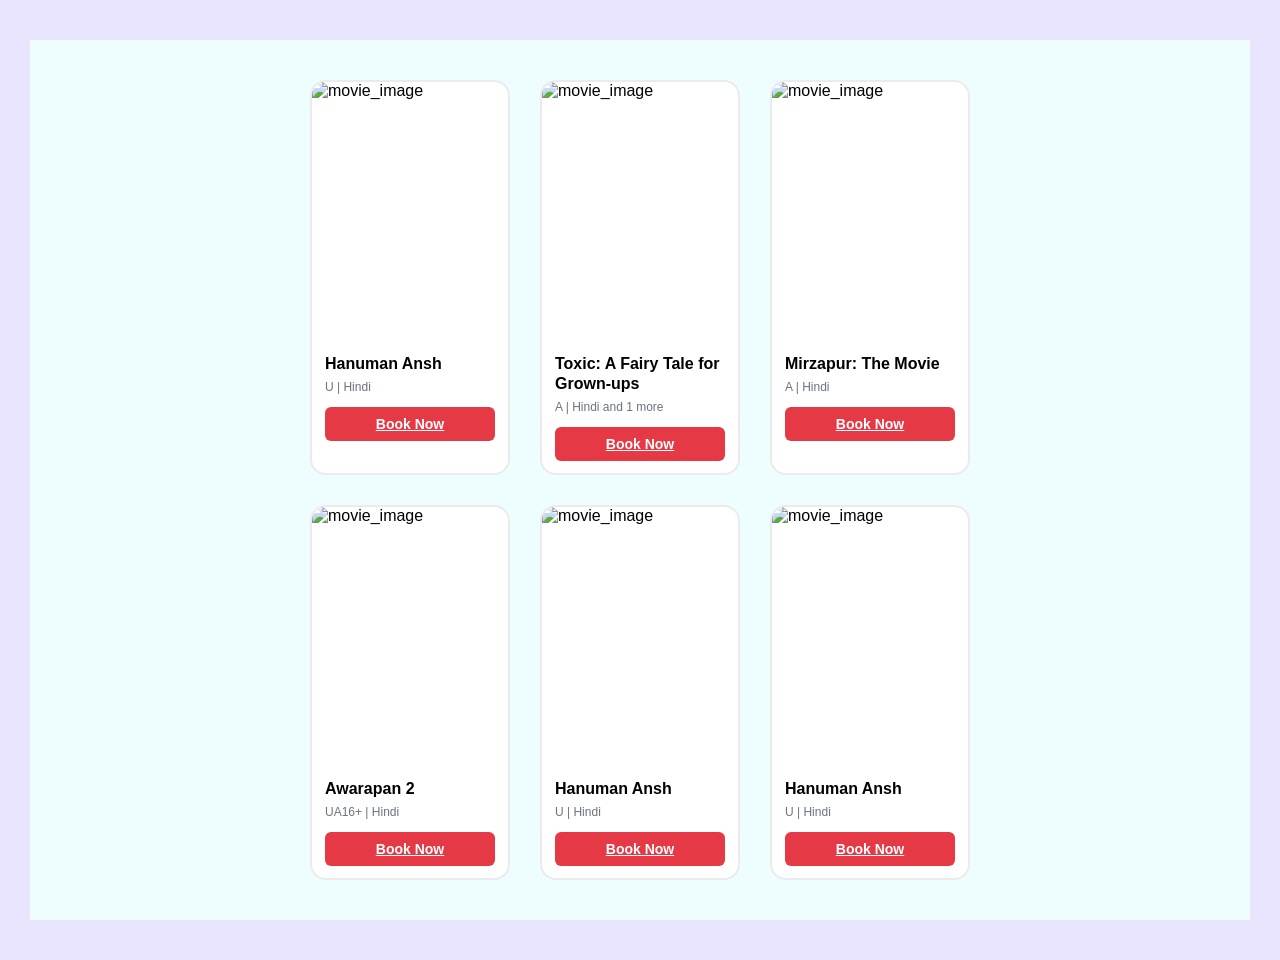
==== .vscode/CSS/animation/card.html @ 0cfa2e8c "Add web development files" ====
<!DOCTYPE html>
<html lang="en">

<head>
    <meta charset="UTF-8">
    <meta name="viewport" content="width=device-width, initial-scale=1.0">

    <title>Movie Cards</title>

    <style>

        * {
            margin: 0;
            padding: 0;
            box-sizing: border-box;
        }

        body {
            font-family: Arial, sans-serif;
            background-color: #eae5ff;
            padding: 40px 30px;
        }

        .card-container {
            background-color: rgb(238, 253, 253);

            padding: 40px;

            display: grid;

            grid-template-columns: repeat(3, 200px);

            column-gap: 30px;
            row-gap: 30px;

            justify-content: center;
        }

        .movie-card {
            width: 200px;

            border: 2px solid #00000014;

            border-radius: 16px;

            background-color: white;

            overflow: hidden;

            transition: all 0.5s;

            animation: CardAnimation 1s ease;
        }

        .movie-card:hover {
            transform: scale(1.05);
        }

        .movie-image {
            width: 100%;
            height: 260px;

            overflow: hidden;
        }

        .movie-image img {
            width: 100%;
            height: 100%;

            object-fit: cover;

            display: block;
        }

        .movie-info {
            padding: 12px 13px;
        }

        .movie-info h5 {
            font-size: 16px;

            font-weight: 600;

            line-height: 20px;

            margin-bottom: 3px;
        }

        .movie-rating {
            font-size: 12px;

            font-weight: 500;

            line-height: 16px;

            color: #6B7280;
        }

        .book-now {
            display: block;

            margin-top: 12px;

            padding: 9px;

            text-align: center;

            background-color: #e63946;

            color: white;

            border-radius: 6px;

            font-size: 14px;

            font-weight: 600;
        }

        .book-now:hover {
            background-color: #c1121f;
        }

        @keyframes CardAnimation {

            from {
                opacity: 0;
                transform: translateY(-30px);
            }

            to {
                opacity: 1;
                transform: translateY(0);
            }

        }

        @media (max-width: 700px) {

            .card-container {
                grid-template-columns: repeat(2, 200px);
            }

        }

        @media (max-width: 500px) {

            .card-container {
                grid-template-columns: 200px;
            }

        }

    </style>

</head>


<body>

    <div class="card-container">


        <!-- CARD 1 -->

        <div class="movie-card">

            <div class="movie-image">

                <img
                    src="https://cdn.district.in/movies-assets/images/cinema/Hanuman-Ansh-3199a900-6975-11f1-a51b-91d242246b61.jpg"
                    alt="movie_image">

            </div>

            <div class="movie-info">

                <h5 class="movie-title">
                    Hanuman Ansh
                </h5>

                <span class="movie-rating">
                    U | Hindi
                </span>

                <a href="#" class="book-now">
                    Book Now
                </a>

            </div>

        </div>


        <!-- CARD 2 -->

        <div class="movie-card">

            <div class="movie-image">

                <img
                    src="https://cdn.district.in/movies-assets/images/cinema/toxiv%3Dc-8340c900-9c6f-11f1-97d4-73a32236137e.jpg"
                    alt="movie_image">

            </div>

            <div class="movie-info">

                <h5 class="movie-title">
                    Toxic: A Fairy Tale for Grown-ups
                </h5>

                <span class="movie-rating">
                    A | Hindi and 1 more
                </span>

                <a href="#" class="book-now">
                    Book Now
                </a>

            </div>

        </div>


        <!-- CARD 3 -->

        <div class="movie-card">

            <div class="movie-image">

                <img
                    src="https://cdn.district.in/movies-assets/images/cinema/_Poster-d0d78f60-961a-11f1-8483-eb84b060bac3.jpg"
                    alt="movie_image">

            </div>

            <div class="movie-info">

                <h5 class="movie-title">
                    Mirzapur: The Movie
                </h5>

                <span class="movie-rating">
                    A | Hindi
                </span>

                <a href="#" class="book-now">
                    Book Now
                </a>

            </div>

        </div>


        <!-- CARD 4 -->

        <div class="movie-card">

            <div class="movie-image">

                <img
                    src="https://cdn.district.in/movies-assets/images/cinema/AW_Poster-18591030-9548-11f1-b29d-8985d3d6c644.jpg"
                    alt="movie_image">

            </div>

            <div class="movie-info">

                <h5 class="movie-title">
                    Awarapan 2
                </h5>

                <span class="movie-rating">
                    UA16+ | Hindi
                </span>

                <a href="#" class="book-now">
                    Book Now
                </a>

            </div>

        </div>


        <!-- CARD 5 -->

        <div class="movie-card">

            <div class="movie-image">

                <img
                    src="https://cdn.district.in/movies-assets/images/cinema/Hanuman-Ansh-3199a900-6975-11f1-a51b-91d242246b61.jpg"
                    alt="movie_image">

            </div>

            <div class="movie-info">

                <h5 class="movie-title">
                    Hanuman Ansh
                </h5>

                <span class="movie-rating">
                    U | Hindi
                </span>

                <a href="#" class="book-now">
                    Book Now
                </a>

            </div>

        </div>


        <!-- CARD 6 -->

        <div class="movie-card">

            <div class="movie-image">

                <img
                    src="https://cdn.district.in/movies-assets/images/cinema/Hanuman-Ansh-3199a900-6975-11f1-a51b-91d242246b61.jpg"
                    alt="movie_image">

            </div>

            <div class="movie-info">

                <h5 class="movie-title">
                    Hanuman Ansh
                </h5>

                <span class="movie-rating">
                    U | Hindi
                </span>

                <a href="#" class="book-now">
                    Book Now
                </a>

            </div>

        </div>


    </div>

</body>

</html>
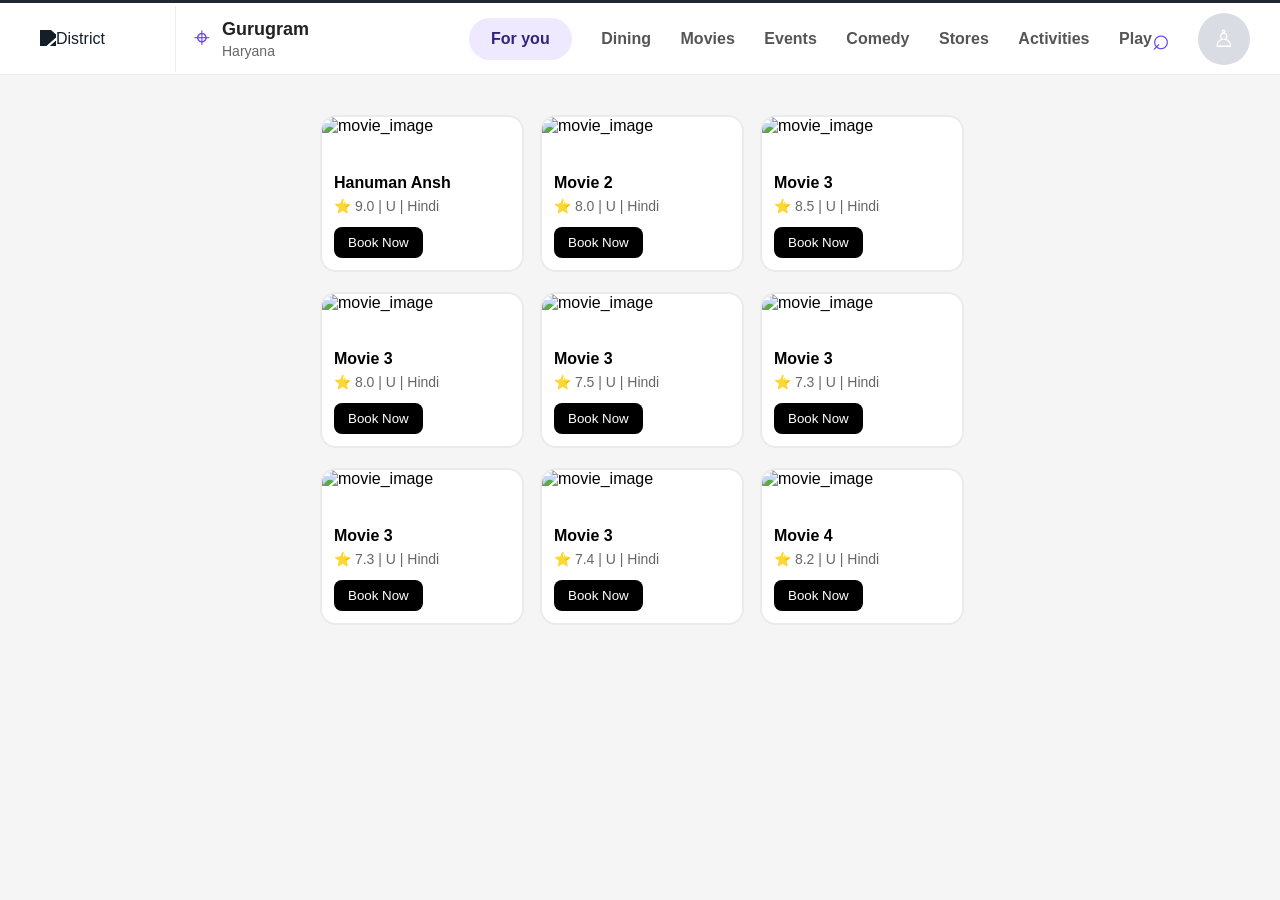
==== commit f3264ea2: "Add all web development files" ====
--- a/.vscode/CSS/animation/card.html
+++ b/.vscode/CSS/animation/card.html
@@ -1,353 +1,478 @@
+
+
+
 <!DOCTYPE html>
 <html lang="en">
-
 <head>
     <meta charset="UTF-8">
     <meta name="viewport" content="width=device-width, initial-scale=1.0">
-
     <title>Movie Cards</title>
+    <link rel="stylesheet"href="./card.css">
 
     <style>
-
-        * {
-            margin: 0;
-            padding: 0;
-            box-sizing: border-box;
-        }
-
+        
         body {
-            font-family: Arial, sans-serif;
-            background-color: #eae5ff;
-            padding: 40px 30px;
-        }
+             font-family: Arial, sans-serif;
+             background-color: #f5f5f5;
+             padding: 0;
+             margin: 0;
+           }
 
         .card-container {
-            background-color: rgb(238, 253, 253);
-
             padding: 40px;
-
             display: grid;
-
-            grid-template-columns: repeat(3, 200px);
-
-            column-gap: 30px;
-            row-gap: 30px;
-
-            justify-content: center;
+            gap: 20px;
+            grid-template-columns:repeat(3,200px);
+            justify-content: center;    
         }
 
         .movie-card {
             width: 200px;
-
             border: 2px solid #00000014;
-
             border-radius: 16px;
-
             background-color: white;
-
             overflow: hidden;
-
-            transition: all 0.5s;
-
-            animation: CardAnimation 1s ease;
-        }
-
-        .movie-card:hover {
-            transform: scale(1.05);
+            opacity: 0;
+            animation: CardAnimation 1s ease-in forwards;
         }
 
         .movie-image {
-            width: 100%;
-            height: 260px;
-
             overflow: hidden;
         }
 
         .movie-image img {
             width: 100%;
-            height: 100%;
-
-            object-fit: cover;
-
+            height: auto;
             display: block;
         }
 
         .movie-info {
-            padding: 12px 13px;
+            padding: 12px;
         }
 
         .movie-info h5 {
+            font-weight: 600;
             font-size: 16px;
-
-            font-weight: 600;
-
-            line-height: 20px;
-
-            margin-bottom: 3px;
+            margin-bottom: 5px;
         }
 
         .movie-rating {
-            font-size: 12px;
-
-            font-weight: 500;
-
-            line-height: 16px;
-
-            color: #6B7280;
+            font-size: 14px;
+            color: #666;
         }
 
         .book-now {
-            display: block;
-
             margin-top: 12px;
-
-            padding: 9px;
-
-            text-align: center;
-
-            background-color: #e63946;
-
+        }
+
+        .book-now button {
+            padding: 8px 14px;
+            border: none;
+            border-radius: 8px;
+            background-color: #000;
             color: white;
-
-            border-radius: 6px;
-
-            font-size: 14px;
-
-            font-weight: 600;
-        }
-
-        .book-now:hover {
-            background-color: #c1121f;
+            cursor: pointer;
+        }
+
+        .movie-card:nth-child(1) {
+            animation-delay: 0.1s;
+        }
+
+        .movie-card:nth-child(2) {
+            animation-delay: 0.2s;
+        }
+
+        .movie-card:nth-child(3) {
+            animation-delay: 0.3s;
+        }
+
+        .movie-card:nth-child(4) {
+            animation-delay: 0.4s;
+        }
+
+        .movie-card:nth-child(5) {
+            animation-delay: 0.5s;
+        }
+
+        .movie-card:nth-child(6) {
+            animation-delay: 0.6s;
+        }
+
+        .movie-card:nth-child(7) {
+            animation-delay: 0.7s;
+        }
+
+        .movie-card:nth-child(8) {
+            animation-delay: 0.8s;
+        }
+
+        .movie-card:nth-child(9) {
+            animation-delay: 0.9s;
         }
 
         @keyframes CardAnimation {
-
             from {
+                transform: translateY(30px);
                 opacity: 0;
-                transform: translateY(-30px);
             }
 
             to {
+                transform: translateY(0px);
                 opacity: 1;
-                transform: translateY(0);
             }
-
-        }
-
-        @media (max-width: 700px) {
-
-            .card-container {
-                grid-template-columns: repeat(2, 200px);
-            }
-
-        }
-
-        @media (max-width: 500px) {
-
-            .card-container {
-                grid-template-columns: 200px;
-            }
-
-        }
-
+        }
+          .navbar {
+    width: 100%;
+    height: 75px;
+    background: white;
+
+    display: flex;
+    align-items: center;
+
+    border-top: 3px solid #202832;
+    border-bottom: 1px solid #eeeeee;
+
+    padding: 0 30px;
+    margin: 0;
+
+    box-sizing: border-box;
+}
+
+.logo-section {
+    width: 145px;
+    height: 66px;
+    display: flex;
+    align-items: center;
+    justify-content: center;
+    border-right: 1px solid #eeeeee;
+}
+
+.logo-section img {
+    width: 125px;
+    height: auto;
+
+    /* white logo ko dark bana raha hai */
+    filter: brightness(0) saturate(100%)
+            invert(12%) sepia(18%)
+            saturate(1100%) hue-rotate(175deg)
+            brightness(90%);
+}
+
+.location-section {
+    display: flex;
+    align-items: center;
+    gap: 12px;
+    width: 275px;
+    padding-left: 18px;
+}
+
+.location-icon {
+    font-size: 28px;
+    color: #6947ed;
+}
+
+.city {
+    font-size: 18px;
+    font-weight: bold;
+    color: #222;
+}
+
+.state {
+    font-size: 14px;
+    color: #666;
+    margin-top: 3px;
+}
+
+.nav-links {
+    display: flex;
+    align-items: center;
+    justify-content: space-between;
+    flex: 1;
+    max-width: 850px;
+}
+
+.nav-links a {
+    text-decoration: none;
+    color: #555;
+    font-size: 16px;
+    font-weight: 600;
+    white-space: nowrap;
+}
+
+.nav-links .active {
+    background: #eee9ff;
+    color: #34227d;
+    padding: 12px 22px;
+    border-radius: 25px;
+}
+
+.nav-icons {
+    display: flex;
+    align-items: center;
+    gap: 28px;
+    margin-left: auto;
+}
+
+.search {
+    font-size: 30px;
+    color: #6947ed;
+}
+
+.profile {
+    width: 52px;
+    height: 52px;
+    border-radius: 50%;
+    background: #d9dde3;
+    display: flex;
+    align-items: center;
+    justify-content: center;
+    font-size: 24px;
+    color: white;
+}
+
+
+  @media (max-width: 768px) {
+    .card-container {
+        grid-template-columns: 1fr;
+    }
+}
+
+
+@media (max-width: 900px) {
+    .card-container {
+        grid-template-columns: repeat(2, 1fr);
+    }
+}
+
+@media (max-width: 400px) {
+    .card-container {
+        grid-template-columns: 1fr;
+    }.navlinks {
+        display:none;
+    }
+    .location-section {
+        display:none;
+    }
+}
+
+      
     </style>
-
 </head>
 
-
 <body>
+    
+    <nav class="navbar">
+
+    <div class="logo-section">
+        <img src="https://b.zmtcdn.com/data/edition_assets/17466982242413.svg" alt="District">
+    </div>
+
+    <div class="location-section">
+        <div class="location-icon">⌖</div>
+        <div>
+            <div class="city">Gurugram</div>
+            <div class="state">Haryana</div>
+        </div>
+    </div>
+
+    <div class="nav-links">
+        <a class="active" href="#">For you</a>
+        <a href="#">Dining</a>
+        <a href="#">Movies</a>
+        <a href="#">Events</a>
+        <a href="#">Comedy</a>
+        <a href="#">Stores</a>
+        <a href="#">Activities</a>
+        <a href="#">Play</a>
+    </div>
+
+    <div class="nav-icons">
+        <span class="search">⌕</span>
+        <span class="profile">♙</span>
+    </div>
+
+</nav>
 
     <div class="card-container">
 
-
-        <!-- CARD 1 -->
-
-        <div class="movie-card">
-
-            <div class="movie-image">
-
-                <img
-                    src="https://cdn.district.in/movies-assets/images/cinema/Hanuman-Ansh-3199a900-6975-11f1-a51b-91d242246b61.jpg"
-                    alt="movie_image">
-
-            </div>
-
-            <div class="movie-info">
-
-                <h5 class="movie-title">
-                    Hanuman Ansh
-                </h5>
-
-                <span class="movie-rating">
-                    U | Hindi
-                </span>
-
-                <a href="#" class="book-now">
-                    Book Now
-                </a>
-
-            </div>
-
-        </div>
-
-
-        <!-- CARD 2 -->
-
-        <div class="movie-card">
-
-            <div class="movie-image">
-
-                <img
-                    src="https://cdn.district.in/movies-assets/images/cinema/toxiv%3Dc-8340c900-9c6f-11f1-97d4-73a32236137e.jpg"
-                    alt="movie_image">
-
-            </div>
-
-            <div class="movie-info">
-
-                <h5 class="movie-title">
-                    Toxic: A Fairy Tale for Grown-ups
-                </h5>
-
-                <span class="movie-rating">
-                    A | Hindi and 1 more
-                </span>
-
-                <a href="#" class="book-now">
-                    Book Now
-                </a>
-
-            </div>
-
-        </div>
-
-
-        <!-- CARD 3 -->
-
-        <div class="movie-card">
-
-            <div class="movie-image">
-
-                <img
-                    src="https://cdn.district.in/movies-assets/images/cinema/_Poster-d0d78f60-961a-11f1-8483-eb84b060bac3.jpg"
-                    alt="movie_image">
-
-            </div>
-
-            <div class="movie-info">
-
-                <h5 class="movie-title">
-                    Mirzapur: The Movie
-                </h5>
-
-                <span class="movie-rating">
-                    A | Hindi
-                </span>
-
-                <a href="#" class="book-now">
-                    Book Now
-                </a>
-
-            </div>
-
-        </div>
-
-
-        <!-- CARD 4 -->
-
-        <div class="movie-card">
-
-            <div class="movie-image">
-
-                <img
-                    src="https://cdn.district.in/movies-assets/images/cinema/AW_Poster-18591030-9548-11f1-b29d-8985d3d6c644.jpg"
-                    alt="movie_image">
-
-            </div>
-
-            <div class="movie-info">
-
-                <h5 class="movie-title">
-                    Awarapan 2
-                </h5>
-
-                <span class="movie-rating">
-                    UA16+ | Hindi
-                </span>
-
-                <a href="#" class="book-now">
-                    Book Now
-                </a>
-
-            </div>
-
-        </div>
-
-
-        <!-- CARD 5 -->
-
-        <div class="movie-card">
-
-            <div class="movie-image">
-
-                <img
-                    src="https://cdn.district.in/movies-assets/images/cinema/Hanuman-Ansh-3199a900-6975-11f1-a51b-91d242246b61.jpg"
-                    alt="movie_image">
-
-            </div>
-
-            <div class="movie-info">
-
-                <h5 class="movie-title">
-                    Hanuman Ansh
-                </h5>
-
-                <span class="movie-rating">
-                    U | Hindi
-                </span>
-
-                <a href="#" class="book-now">
-                    Book Now
-                </a>
-
-            </div>
-
-        </div>
-
-
-        <!-- CARD 6 -->
-
-        <div class="movie-card">
-
-            <div class="movie-image">
-
-                <img
-                    src="https://cdn.district.in/movies-assets/images/cinema/Hanuman-Ansh-3199a900-6975-11f1-a51b-91d242246b61.jpg"
-                    alt="movie_image">
-
-            </div>
-
-            <div class="movie-info">
-
-                <h5 class="movie-title">
-                    Hanuman Ansh
-                </h5>
-
-                <span class="movie-rating">
-                    U | Hindi
-                </span>
-
-                <a href="#" class="book-now">
-                    Book Now
-                </a>
-
-            </div>
-
-        </div>
-
+        
+        <div class="movie-card">
+
+            <div class="movie-image">
+                <img src="https://cdn.district.in/movies-assets/images/cinema/Hanuman-Ansh-3199a900-6975-11f1-a51b-91d242246b61.jpg"
+                    alt="movie_image">
+            </div>
+
+            <div class="movie-info">
+                <h5 class="movie-title">Hanuman Ansh</h5>
+                <span class="movie-rating">⭐ 9.0 | U | Hindi</span>
+
+                <div class="book-now">
+                    <button onclick ="alert('Booooooooking Confirmed !')">Book Now</button>
+                </div>
+            </div>
+
+        </div>
+
+
+        
+        <div class="movie-card">
+
+            <div class="movie-image">
+                <img src="https://cdn.district.in/movies-assets/images/cinema/toxiv%3Dc-8340c900-9c6f-11f1-97d4-73a32236137e.jpg"
+                    alt="movie_image">
+            </div>
+
+            <div class="movie-info">
+                <h5 class="movie-title">Movie 2</h5>
+                <span class="movie-rating">⭐ 8.0 | U | Hindi</span>
+
+                <div class="book-now">
+                    <button onclick ="alert('Booooooooking Confirmed !')">Book Now</button>
+                </div>
+            </div>
+
+        </div>
+
+
+        
+        <div class="movie-card">
+
+            <div class="movie-image">
+                <img src="https://cdn.district.in/movies-assets/images/cinema/_Poster-d0d78f60-961a-11f1-8483-eb84b060bac3.jpg"
+                    alt="movie_image">
+            </div>
+
+            <div class="movie-info">
+                <h5 class="movie-title">Movie 3</h5>
+                <span class="movie-rating">⭐ 8.5 | U | Hindi</span>
+
+                <div class="book-now">
+                    <button onclick ="alert('Booooooooking Confirmed !')">Book Now</button>
+                </div>
+            </div>
+
+        </div>
+
+        
+
+        <div class="movie-card">
+
+            <div class="movie-image">
+                <img src="https://cdn.district.in/movies-assets/images/cinema/_Poster-5f2b6330-81c7-11f1-92e1-f56ad2bbd334.jpg"
+                    alt="movie_image">
+            </div>
+
+            <div class="movie-info">
+                <h5 class="movie-title">Movie 3</h5>
+                <span class="movie-rating">⭐ 8.0 | U | Hindi</span>
+
+                <div class="book-now">
+                    <button onclick ="alert('Booooooooking Confirmed !')">Book Now</button>
+                </div>
+            </div>
+
+        </div>
+
+  
+        <div class="movie-card">
+
+            <div class="movie-image">
+                <img src="https://cdn.district.in/events/cd-media/image/upload/v1772022739/empkmn8zlqpfo1xvc2ex.png"
+                    alt="movie_image">
+            </div>
+
+            <div class="movie-info">
+                <h5 class="movie-title">Movie 3</h5>
+                <span class="movie-rating">⭐ 7.5 | U | Hindi</span>
+
+                <div class="book-now">
+                    <button onclick ="alert('Booooooooking Confirmed !')">Book Now</button>
+                </div>
+            </div>
+
+        </div>
+        
+        
+
+        <div class="movie-card">
+
+            <div class="movie-image">
+                <img src="https://cdn.district.in/movies-assets/images/cinema/mahendra-Giri-83630000-63e5-11f1-a40a-0b97aa7555ef.jpg"
+                    alt="movie_image">
+            </div>
+
+            <div class="movie-info">
+                <h5 class="movie-title">Movie 3</h5>
+                <span class="movie-rating">⭐ 7.3 | U | Hindi</span>
+
+                <div class="book-now">
+                    <button onclick ="alert('Booooooooking Confirmed !')">Book Now</button>
+                </div>
+            </div>
+
+        </div>
+
+        <div class="movie-card">
+
+            <div class="movie-image">
+                <img src="https://cdn.district.in/events/cd-media/image/upload/v1771999200/t1xf8f9ciyzvemtxk4xl.png"
+                    alt="movie_image">
+            </div>
+
+            <div class="movie-info">
+                <h5 class="movie-title">Movie 3</h5>
+                <span class="movie-rating">⭐ 7.3 | U | Hindi</span>
+
+                <div class="book-now">
+                    <button onclick ="alert('Booooooooking Confirmed !')">Book Now</button>
+                </div>
+            </div>
+
+        </div>
+          
+
+           <div class="movie-card">
+
+            <div class="movie-image">
+                <img src="https://cdn.district.in/events/cd-media/image/upload/v1769688166/utjl99stlcisbhb3zfxt.png"
+                    alt="movie_image">
+            </div>
+
+            <div class="movie-info">
+                <h5 class="movie-title">Movie 3</h5>
+                <span class="movie-rating">⭐ 7.4 | U | Hindi</span>
+
+                <div class="book-now">
+                    <button onclick ="alert('Booooooooking Confirmed !')">Book Now</button>
+                </div>
+            </div>
+
+        </div>
+       
+        <div class="movie-card">
+
+            <div class="movie-image">
+                <img src="https://cdn.district.in/events/cd-media/image/upload/v1762156768/da4rngxll673gjcyudzy.jpg"
+                    alt="movie_image">
+            </div>
+
+            <div class="movie-info">
+                <h5 class="movie-title">Movie 4</h5>
+                <span class="movie-rating">⭐ 8.2 | U | Hindi</span>
+
+                <div class="book-now">
+                    <button onclick ="alert('Booooooooking Confirmed !')">Book Now</button>
+                </div>
+            </div>
+
+        </div>
 
     </div>
 
+
+
+
+
 </body>
-
-</html>+</html>
--- a/.vscode/CSS/animation/card.css
+++ b/.vscode/CSS/animation/card.css
@@ -0,0 +1,248 @@
+
+        
+        body {
+             font-family: Arial, sans-serif;
+             background-color: #f5f5f5;
+             padding: 0;
+             margin: 0;
+           }
+
+        .card-container {
+            padding: 40px;
+            display: grid;
+            gap: 20px;
+            grid-template-columns:repeat(3,200px);
+            justify-content: center;    
+        }
+
+        .movie-card {
+            width: 200px;
+            border: 2px solid #00000014;
+            border-radius: 16px;
+            background-color: white;
+            overflow: hidden;
+            opacity: 0;
+            animation: CardAnimation 1s ease-in forwards;
+        }
+
+        .movie-image {
+            overflow: hidden;
+        }
+
+        .movie-image img {
+            width: 100%;
+            height: auto;
+            display: block;
+        }
+
+        .movie-info {
+            padding: 12px;
+        }
+
+        .movie-info h5 {
+            font-weight: 600;
+            font-size: 16px;
+            margin-bottom: 5px;
+        }
+
+        .movie-rating {
+            font-size: 14px;
+            color: #666;
+        }
+
+        .book-now {
+            margin-top: 12px;
+        }
+
+        .book-now button {
+            padding: 8px 14px;
+            border: none;
+            border-radius: 8px;
+            background-color: #000;
+            color: white;
+            cursor: pointer;
+        }
+
+        .movie-card:nth-child(1) {
+            animation-delay: 0.1s;
+        }
+
+        .movie-card:nth-child(2) {
+            animation-delay: 0.2s;
+        }
+
+        .movie-card:nth-child(3) {
+            animation-delay: 0.3s;
+        }
+
+        .movie-card:nth-child(4) {
+            animation-delay: 0.4s;
+        }
+
+        .movie-card:nth-child(5) {
+            animation-delay: 0.5s;
+        }
+
+        .movie-card:nth-child(6) {
+            animation-delay: 0.6s;
+        }
+
+        .movie-card:nth-child(7) {
+            animation-delay: 0.7s;
+        }
+
+        .movie-card:nth-child(8) {
+            animation-delay: 0.8s;
+        }
+
+        .movie-card:nth-child(9) {
+            animation-delay: 0.9s;
+        }
+
+        @keyframes CardAnimation {
+            from {
+                transform: translateY(30px);
+                opacity: 0;
+            }
+
+            to {
+                transform: translateY(0px);
+                opacity: 1;
+            }
+        }
+          .navbar {
+    width: 100%;
+    height: 75px;
+    background: white;
+
+    display: flex;
+    align-items: center;
+
+    border-top: 3px solid #202832;
+    border-bottom: 1px solid #eeeeee;
+
+    padding: 0 30px;
+    margin: 0;
+
+    box-sizing: border-box;
+}
+
+.logo-section {
+    width: 145px;
+    height: 66px;
+    display: flex;
+    align-items: center;
+    justify-content: center;
+    border-right: 1px solid #eeeeee;
+}
+
+.logo-section img {
+    width: 125px;
+    height: auto;
+
+    /* white logo ko dark bana raha hai */
+    filter: brightness(0) saturate(100%)
+            invert(12%) sepia(18%)
+            saturate(1100%) hue-rotate(175deg)
+            brightness(90%);
+}
+
+.location-section {
+    display: flex;
+    align-items: center;
+    gap: 12px;
+    width: 275px;
+    padding-left: 18px;
+}
+
+.location-icon {
+    font-size: 28px;
+    color: #6947ed;
+}
+
+.city {
+    font-size: 18px;
+    font-weight: bold;
+    color: #222;
+}
+
+.state {
+    font-size: 14px;
+    color: #666;
+    margin-top: 3px;
+}
+
+.nav-links {
+    display: flex;
+    align-items: center;
+    justify-content: space-between;
+    flex: 1;
+    max-width: 850px;
+}
+
+.nav-links a {
+    text-decoration: none;
+    color: #555;
+    font-size: 16px;
+    font-weight: 600;
+    white-space: nowrap;
+}
+
+.nav-links .active {
+    background: #eee9ff;
+    color: #34227d;
+    padding: 12px 22px;
+    border-radius: 25px;
+}
+
+.nav-icons {
+    display: flex;
+    align-items: center;
+    gap: 28px;
+    margin-left: auto;
+}
+
+.search {
+    font-size: 30px;
+    color: #6947ed;
+}
+
+.profile {
+    width: 52px;
+    height: 52px;
+    border-radius: 50%;
+    background: #d9dde3;
+    display: flex;
+    align-items: center;
+    justify-content: center;
+    font-size: 24px;
+    color: white;
+}
+
+
+  @media (max-width: 768px) {
+    .card-container {
+        grid-template-columns: 1fr;
+    }
+}
+
+
+@media (max-width: 900px) {
+    .card-container {
+        grid-template-columns: repeat(2, 1fr);
+    }
+}
+
+@media (max-width: 400px) {
+    .card-container {
+        grid-template-columns: 1fr;
+    }.navlinks {
+        display:none;
+    }
+    .location-section {
+        display:none;
+    }
+}
+
+      
+    
